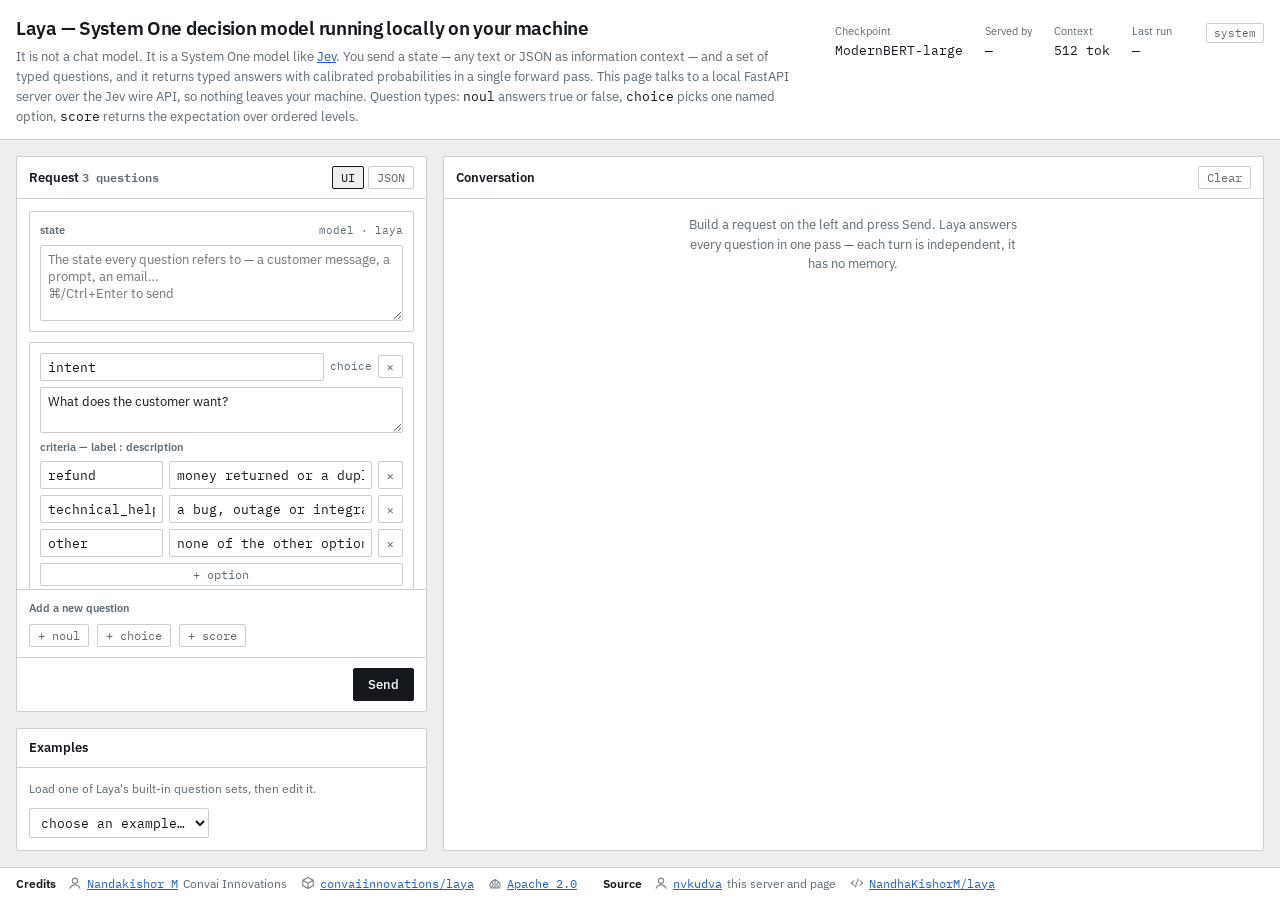
==== server/static/index.html @ 3d7b822c "refactor: rename the project to laya-server and the package to server The directory was laya-local w" ====
<!doctype html>
<html lang="en">
<head>
<meta charset="utf-8">
<meta name="viewport" content="width=device-width, initial-scale=1">
<title>Laya · decision playground</title>
<style>
@import url("https://fonts.googleapis.com/css2?family=IBM+Plex+Mono:wght@400;500;600&family=IBM+Plex+Sans:wght@400;500;600&display=swap");

:root {
  --paper: #eceef0;
  --surface: #ffffff;
  --ink: #14181c;
  --muted: #5f6a72;
  --rule: #c9ced3;
  --rule-strong: #14181c;
  --signal: #1d5fd4;
  --chart: #1d5fd4;
  --track: #dfe3e6;
  --warn: #8a5a10;
  --warn-bg: #f6ecd8;
  --sans: "IBM Plex Sans", system-ui, sans-serif;
  --mono: "IBM Plex Mono", ui-monospace, monospace;
  /* JSON token colours — same values as laya-web's CodeMirror highlight */
  --t-key: #14181c;
  --t-str: #0a6b52;
  --t-num: #1d5fd4;
  --t-lit: #8a4b9c;
  --t-punct: #68727a;
}
@media (prefers-color-scheme: dark) {
  :root:not([data-theme="light"]) {
    --paper: #14181c; --surface: #1a1f24; --ink: #e4e8ea; --muted: #8d979e;
    --rule: #2c343a; --rule-strong: #4a555d; --signal: #6ea0ff; --chart: #4a86f0;
    --track: #262e35; --warn: #e0ae5c; --warn-bg: #2b2415;
    --t-key: #e4e8ea; --t-str: #5cc2a0; --t-num: #7fb0ff; --t-lit: #c99ad8; --t-punct: #97a1a8;
  }
}
:root[data-theme="dark"] {
  --paper: #14181c; --surface: #1a1f24; --ink: #e4e8ea; --muted: #8d979e;
  --rule: #2c343a; --rule-strong: #4a555d; --signal: #6ea0ff; --chart: #4a86f0;
  --track: #262e35; --warn: #e0ae5c; --warn-bg: #2b2415;
  --t-key: #e4e8ea; --t-str: #5cc2a0; --t-num: #7fb0ff; --t-lit: #c99ad8; --t-punct: #97a1a8;
}

* { box-sizing: border-box; }
html, body { height: 100%; }
body {
  margin: 0; background: var(--paper); color: var(--ink);
  font-family: var(--sans); font-size: 14px; line-height: 1.5;
  -webkit-font-smoothing: antialiased;
}
.shell { display: flex; flex-direction: column; height: 100%; min-height: 0; }

/* --- instrument bar ----------------------------------------------------- */
.bar { flex: none; border-bottom: 1px solid var(--rule); background: var(--surface); padding: 14px 16px 12px; }
.bar-inner { max-width: 1680px; margin: 0 auto; display: flex; flex-wrap: wrap; gap: 20px 32px; align-items: baseline; }
.bar-head { flex: 1 1 720px; min-width: 0; }
.wordmark { font-weight: 600; font-size: 19px; letter-spacing: -0.015em; margin: 0; }
.tagline { color: var(--muted); font-size: 13px; max-width: 118ch; margin: 4px 0 0; line-height: 1.55; }
.tagline a { color: var(--signal); }
.tagline b { font-family: var(--mono); font-weight: 400; color: var(--ink); }
.bar-aside { margin-left: auto; }
.readout { display: flex; gap: 22px; margin: 0; align-items: flex-start; }
.readout div { display: flex; flex-direction: column; gap: 1px; }
.readout dt { color: var(--muted); font-size: 11px; }
.readout dd { margin: 0; font-family: var(--mono); font-size: 13px; font-variant-numeric: tabular-nums; }

/* --- panels ------------------------------------------------------------- */
main {
  flex: 1; min-height: 0; width: 100%; max-width: 1680px; margin: 0 auto; padding: 16px;
  display: grid; gap: 16px; grid-template-columns: minmax(0, 1fr) minmax(0, 2fr);
}
@media (max-width: 900px) { main { grid-template-columns: minmax(0, 1fr); } }
.panel {
  background: var(--surface); border: 1px solid var(--rule); border-radius: 2px;
  display: flex; flex-direction: column; min-height: 0; height: 100%; overflow: hidden;
}
.panel-head {
  flex: none; display: flex; align-items: center; justify-content: space-between; gap: 12px;
  padding: 9px 12px; border-bottom: 1px solid var(--rule);
}
.panel-head h2 { margin: 0; font-size: 13px; font-weight: 600; }
.panel-note { color: var(--muted); font-size: 12px; font-family: var(--mono); font-variant-numeric: tabular-nums; }
.panel-body { flex: 1; min-height: 220px; overflow: auto; }
.actions { flex: none; display: flex; align-items: center; gap: 8px; flex-wrap: wrap; padding: 10px 12px; border-top: 1px solid var(--rule); }
.actions h3 { flex: 1 0 100%; margin: 0; font-size: 11px; font-weight: 600; color: var(--muted); }
[hidden] { display: none !important; }

/* --- question set views, examples --------------------------------------- */
.col-left { display: flex; flex-direction: column; gap: 16px; min-height: 0; }
.col-left > .panel { height: auto; min-height: 0; }
.col-left > .panel:first-child { flex: 1 1 auto; }
.panel.examples { flex: none; }
.panel.examples .panel-body {
  flex: none; min-height: 0; display: flex; align-items: center; gap: 10px; flex-wrap: wrap; padding: 12px;
}
.panel.examples label { font-size: 12px; color: var(--muted); }
.seg { display: flex; gap: 4px; }
.seg .ghost.is-on { color: var(--ink); border-color: var(--rule-strong); background: var(--paper); }
/* CodeMirror mounts into #q-json; these keep its surfaces transparent so the panel shows
   through, and let the scroller own the scrolling. */
.cm-host { height: 100%; min-height: 320px; overflow: hidden; }
.cm-host .cm-editor,
.cm-host .cm-editor .cm-scroller,
.cm-host .cm-editor .cm-gutters { height: 100%; background: transparent; }
.cm-host .cm-editor { outline: none; }
.cm-host .cm-scroller { overflow: auto; }

/* --- controls ----------------------------------------------------------- */
button {
  font: 500 13px var(--sans); color: var(--surface); background: var(--rule-strong);
  border: 1px solid var(--rule-strong); border-radius: 2px; padding: 7px 14px; cursor: pointer;
}
button:hover:not(:disabled) { background: var(--signal); border-color: var(--signal); }
button:disabled { opacity: 0.45; cursor: default; }
button:focus-visible { outline: 2px solid var(--signal); outline-offset: 2px; }
/* ghost buttons: the same shape as laya-web's scenario chips */
button.ghost {
  font: 400 11.5px var(--mono); padding: 3px 8px;
  background: transparent; color: var(--muted); border: 1px solid var(--rule);
}
button.ghost:hover { background: transparent; color: var(--ink); border-color: var(--rule-strong); }
input, textarea, select {
  font: 400 12.5px var(--mono); color: var(--ink); background: var(--surface);
  border: 1px solid var(--rule); border-radius: 2px; padding: 5px 7px; width: 100%;
}
input:focus-visible, textarea:focus-visible, select:focus-visible { outline: 2px solid var(--signal); outline-offset: -1px; border-color: var(--signal); }
input:disabled { color: var(--muted); background: var(--paper); }
textarea { resize: vertical; font-family: var(--sans); font-size: 13px; }
select { width: auto; }

/* --- request editor ----------------------------------------------------- */
#request-ui { padding: 12px; display: flex; flex-direction: column; gap: 10px; }
#questions { display: flex; flex-direction: column; gap: 10px; }
.q { border: 1px solid var(--rule); border-radius: 2px; padding: 10px; display: flex; flex-direction: column; gap: 6px; }
.q .row { display: flex; gap: 6px; align-items: center; }
.q .row .meta { font-family: var(--mono); font-size: 11px; color: var(--muted); }
.q .row .push { margin-left: auto; }
.q textarea { min-height: 40px; }
.q label { font-size: 11px; font-weight: 600; color: var(--muted); }
.crit { display: flex; gap: 6px; }
.crit input.label { flex: 0 0 34%; }
.x { flex: none; }
.x:hover { color: var(--warn); border-color: var(--warn); }

/* --- conversation ------------------------------------------------------- */
#log { padding: 16px; display: flex; flex-direction: column; gap: 20px; }
#log .empty { color: var(--muted); margin: auto; text-align: center; max-width: 42ch; font-size: 13px; }
.turn { display: flex; flex-direction: column; gap: 10px; }
.state { background: var(--paper); border: 1px solid var(--rule); border-radius: 2px; padding: 10px 12px; white-space: pre-wrap; }
.state-label { display: block; font: 600 11px var(--sans); color: var(--muted); margin-bottom: 4px; }
.answers { border: 1px solid var(--rule); border-radius: 2px; }

/* --- distribution readout ----------------------------------------------- */
.dist { padding: 12px 12px 10px; border-bottom: 1px solid var(--rule); }
.dist:last-child { border-bottom: 0; }
.dist-head { display: flex; align-items: baseline; gap: 10px; margin-bottom: 4px; }
.dist-head h3 { margin: 0; font-size: 13px; font-weight: 600; font-family: var(--mono); }
.dist-type { font-size: 11px; color: var(--muted); }
.dist-answer { margin-left: auto; font-family: var(--mono); font-size: 13px; font-weight: 500; font-variant-numeric: tabular-nums; }
.dist-instr { color: var(--muted); font-size: 12px; margin-bottom: 9px; }

.bars { list-style: none; margin: 0; padding: 0; display: grid; gap: 3px; }
.bar-row { display: grid; grid-template-columns: minmax(0, auto) minmax(30px, 1fr) 3.4em; align-items: center; gap: 9px; }
.bar-label { font-family: var(--mono); font-size: 12px; color: var(--muted); overflow: hidden; text-overflow: ellipsis; white-space: nowrap; }
.bar-track { height: 10px; background: var(--track); border-radius: 2px; overflow: hidden; }
.bar-fill { display: block; height: 100%; background: var(--chart); border-radius: 0 3px 3px 0; }
.bar-value { font-family: var(--mono); font-size: 12px; color: var(--muted); font-variant-numeric: tabular-nums; text-align: right; }
.bar-value .pct { opacity: 0.55; }
.bar-row.is-top .bar-label, .bar-row.is-top .bar-value { color: var(--ink); font-weight: 500; }
.bar-row:hover .bar-label, .bar-row:hover .bar-value { color: var(--ink); }
@media (prefers-reduced-motion: no-preference) { .bar-fill { transition: width 220ms cubic-bezier(0.2, 0, 0, 1); } }

.dist-foot { display: flex; align-items: baseline; gap: 4px 14px; margin-top: 8px; font-family: var(--mono); font-size: 11.5px; color: var(--muted); font-variant-numeric: tabular-nums; }
.dist-meta { margin-left: auto; display: flex; gap: 14px; white-space: nowrap; }
.turn-foot { font-family: var(--mono); font-size: 11.5px; color: var(--muted); }
.turn-foot .warn { color: var(--warn); }

.notice { margin: 0; padding: 9px 12px; background: var(--warn-bg); color: var(--warn); font-size: 12.5px; }
.notice h3 { margin: 0 0 4px; font-size: 12.5px; }
.notice code { font-family: var(--mono); }

/* --- send bar ----------------------------------------------------------- */
.send-bar { flex: none; display: flex; justify-content: flex-end; gap: 10px; padding: 10px 12px; border-top: 1px solid var(--rule); }
#state { min-height: 76px; }

/* --- theme toggle, footer ------------------------------------------------ */
.theme-toggle { margin-left: 12px; font: 400 11px var(--mono); padding: 2px 7px; background: transparent; color: var(--muted); border: 1px solid var(--rule); border-radius: 2px; }
button.theme-toggle:hover { color: var(--ink); border-color: var(--rule-strong); background: transparent; }

footer { flex: none; border-top: 1px solid var(--rule); background: var(--surface); }
.footer-inner {
  max-width: 1680px; margin: 0 auto; padding: 7px 16px 8px;
  color: var(--muted); font-size: 11.5px; line-height: 1.5;
  display: flex; flex-wrap: wrap; gap: 2px 26px;
}
.credit-group { display: flex; align-items: center; flex-wrap: wrap; gap: 2px 12px; }
.credit-group h2 { margin: 0; font-size: 11.5px; font-weight: 600; color: var(--ink); }
.credits { list-style: none; margin: 0; padding: 0; display: flex; flex-wrap: wrap; align-items: center; gap: 2px 14px; }
.credits li { display: flex; align-items: center; gap: 0 5px; }
.credits a { font-family: var(--mono); }
footer a { color: var(--signal); }
.icon { vertical-align: baseline; flex: none; opacity: 0.8; }

@media (max-width: 900px) {
  .shell { height: auto; min-height: 100%; }
  .panel { height: auto; min-height: 58vh; }
  .readout { flex-wrap: wrap; }
}
</style>
</head>
<body>
<div class="shell">

<header class="bar">
  <div class="bar-inner">
    <div class="bar-head">
      <h1 class="wordmark">Laya — System One decision model running locally on your machine</h1>
      <p class="tagline">
        It is not a chat model. It is a System One model like
        <a href="https://typesafe.ai" target="_blank" rel="noreferrer">Jev</a>. You send a
        state — any text or JSON as information context — and a set of typed questions, and it
        returns typed answers with calibrated probabilities in a single forward pass. This page
        talks to a local FastAPI server over the Jev wire API, so nothing leaves your machine.
        Question types: <b>noul</b> answers true or false, <b>choice</b> picks one named option,
        <b>score</b> returns the expectation over ordered levels.
      </p>
    </div>
    <div class="bar-aside">
      <dl class="readout">
        <div><dt>Checkpoint</dt><dd>ModernBERT-large</dd></div>
        <div><dt>Served by</dt><dd id="r-model">—</dd></div>
        <div><dt>Context</dt><dd>512 tok</dd></div>
        <div><dt>Last run</dt><dd id="r-tokens">—</dd></div>
        <button class="theme-toggle" id="theme" title="Switch between dark, light and your system setting">system</button>
      </dl>
    </div>
  </div>
</header>

<main>
  <div class="col-left">
    <section class="panel">
      <div class="panel-head">
        <h2>Request <span class="panel-note" id="q-count"></span></h2>
        <div class="seg" id="q-view" role="group" aria-label="Request view">
          <button type="button" class="ghost is-on" data-view="ui">UI</button>
          <button type="button" class="ghost" data-view="json">JSON</button>
        </div>
      </div>
      <div class="panel-body">
        <div id="request-ui">
          <div class="q">
            <div class="row">
              <label for="state">state</label>
              <span class="meta push">model · laya</span>
            </div>
            <textarea id="state" placeholder="The state every question refers to — a customer message, a prompt, an email…&#10;⌘/Ctrl+Enter to send"></textarea>
          </div>
          <div id="questions"></div>
        </div>
        <div id="q-json" class="cm-host" aria-label="Request as JSON" hidden></div>
        <p class="notice" id="request-error" hidden></p>
      </div>
      <div class="actions">
        <h3>Add a new question</h3>
        <button class="ghost" id="add-noul">+ noul</button>
        <button class="ghost" id="add-choice">+ choice</button>
        <button class="ghost" id="add-score">+ score</button>
      </div>
      <div class="send-bar">
        <button type="button" id="send">Send</button>
      </div>
    </section>

    <section class="panel examples">
      <div class="panel-head"><h2>Examples</h2></div>
      <div class="panel-body">
        <label for="preset">Load one of Laya's built-in question sets, then edit it.</label>
        <select id="preset"><option value="">choose an example…</option></select>
      </div>
    </section>
  </div>

  <section class="panel">
    <div class="panel-head">
      <h2>Conversation</h2>
      <button class="ghost" id="clear-log">Clear</button>
    </div>
    <div class="panel-body"><div id="log"></div></div>
  </section>
</main>

<footer>
  <div class="footer-inner">
    <section class="credit-group">
      <h2>Credits</h2>
      <ul class="credits">
        <li><svg class="icon" viewBox="0 0 16 16" width="14" height="14" aria-hidden="true"><path d="M8 8.5a3 3 0 1 0 0-6 3 3 0 0 0 0 6ZM2.5 14c.8-2.4 2.9-3.8 5.5-3.8s4.7 1.4 5.5 3.8" fill="none" stroke="currentColor" stroke-width="1.3" stroke-linecap="round" stroke-linejoin="round"/></svg>
          <a href="https://github.com/NandhaKishorM" target="_blank" rel="noreferrer">Nandakishor M</a>
          <span>Convai Innovations</span></li>
        <li><svg class="icon" viewBox="0 0 16 16" width="14" height="14" aria-hidden="true"><path d="M8 1.8 14 5v6l-6 3.2L2 11V5zM2 5l6 3.2L14 5M8 8.2v6" fill="none" stroke="currentColor" stroke-width="1.3" stroke-linecap="round" stroke-linejoin="round"/></svg>
          <a href="https://huggingface.co/convaiinnovations/laya" target="_blank" rel="noreferrer">convaiinnovations/laya</a></li>
        <li><svg class="icon" viewBox="0 0 16 16" width="14" height="14" aria-hidden="true"><path d="M2.5 13.5h11M8 13.5V4M4 6.5 8 4l4 2.5M2 10l2-3.5L6 10a2 2 0 0 1-4 0ZM10 10l2-3.5L14 10a2 2 0 0 1-4 0Z" fill="none" stroke="currentColor" stroke-width="1.3" stroke-linecap="round" stroke-linejoin="round"/></svg>
          <a href="https://www.apache.org/licenses/LICENSE-2.0" target="_blank" rel="noreferrer">Apache 2.0</a></li>
      </ul>
    </section>
    <section class="credit-group">
      <h2>Source</h2>
      <ul class="credits">
        <li><svg class="icon" viewBox="0 0 16 16" width="14" height="14" aria-hidden="true"><path d="M8 8.5a3 3 0 1 0 0-6 3 3 0 0 0 0 6ZM2.5 14c.8-2.4 2.9-3.8 5.5-3.8s4.7 1.4 5.5 3.8" fill="none" stroke="currentColor" stroke-width="1.3" stroke-linecap="round" stroke-linejoin="round"/></svg>
          <a href="https://github.com/nvkudva" target="_blank" rel="noreferrer">nvkudva</a>
          <span>this server and page</span></li>
        <li><svg class="icon" viewBox="0 0 16 16" width="14" height="14" aria-hidden="true"><path d="M9.5 3.5 6 12.5M4.5 5.5 1.5 8l3 2.5M11.5 5.5 14.5 8l-3 2.5" fill="none" stroke="currentColor" stroke-width="1.3" stroke-linecap="round" stroke-linejoin="round"/></svg>
          <a href="https://github.com/NandhaKishorM/laya" target="_blank" rel="noreferrer">NandhaKishorM/laya</a></li>
      </ul>
    </section>
  </div>
</footer>

</div>

<script>
const $ = (s, r = document) => r.querySelector(s);
const el = (tag, attrs = {}, ...kids) => {
  const n = document.createElement(tag);
  for (const [k, v] of Object.entries(attrs)) {
    if (k === "class") n.className = v;
    else if (k.startsWith("on")) n.addEventListener(k.slice(2), v);
    else n.setAttribute(k, v);
  }
  for (const c of kids.flat()) if (c != null) n.append(c);
  return n;
};
const store = {
  get(k, fb) { try { const v = localStorage.getItem(k); return v ? JSON.parse(v) : fb; } catch { return fb; } },
  set(k, v) { try { localStorage.setItem(k, JSON.stringify(v)); } catch {} },
};

// ---- theme ---------------------------------------------------------------

let theme = store.get("laya.theme", "system");
function applyTheme() {
  if (theme === "system") document.documentElement.removeAttribute("data-theme");
  else document.documentElement.setAttribute("data-theme", theme);
  $("#theme").textContent = theme;
}
$("#theme").onclick = () => {
  theme = theme === "dark" ? "light" : theme === "light" ? "system" : "dark";
  store.set("laya.theme", theme);
  applyTheme();
};
applyTheme();

// ---- question set editor -------------------------------------------------

const DEFAULT_SET = [
  { name: "intent", type: "choice", instructions: "What does the customer want?",
    criteria: [["refund", "money returned or a duplicate charge reversed"],
               ["technical_help", "a bug, outage or integration problem"],
               ["other", "none of the other options fits"]] },
  { name: "urgency", type: "score", instructions: "How urgent is this message?",
    criteria: ["Can wait", "Needs attention this week", "Needs attention today"] },
  { name: "is_frustrated", type: "noul", instructions: "Does the customer sound frustrated?", criteria: [] },
];

let questions = store.get("laya.questions", DEFAULT_SET);

const MODEL = "laya";
const stateBox = $("#state");
stateBox.value = store.get("laya.state", "");

const qJsonHost = $("#q-json");
const requestError = $("#request-error");

/** The wire request the sidebar holds, in the order the server documents it. */
function requestBody({ strict = true } = {}) {
  return { state: stateBox.value, model: MODEL, questions: buildQuestions({ strict }) };
}

function failRequest(message) {
  requestError.textContent = message;
  requestError.hidden = false;
  return false;
}

/* CodeMirror mounts into qJsonHost from the module at the foot of this file. Until it has
   loaded — or if the CDN is unreachable — `text` is the pane's only store. */
const jsonPane = {
  editor: null,
  text: "",
  read() { return this.editor ? this.editor.state.doc.toString() : this.text; },
  write(text) {
    this.text = text;
    if (!this.editor) return;
    const current = this.editor.state.doc.toString();
    if (current !== text) this.editor.dispatch({ changes: { from: 0, to: current.length, insert: text } });
    this.editor.requestMeasure();
  },
  clearError() { requestError.hidden = true; },
  fail(error) { failRequest(`JSON editor unavailable: ${error.message}`); },
};

function blankFor(type) {
  return {
    name: "", type, instructions: "",
    criteria: type === "choice" ? [["", ""]] : type === "score" ? ["", "", ""] : [],
  };
}

function renderEditor() {
  const host = $("#questions");
  host.replaceChildren(...questions.map((q, i) => {
    const save = () => store.set("laya.questions", questions);
    const head = el("div", { class: "row" },
      el("input", { name: "name", placeholder: "question_name", value: q.name,
        oninput: (e) => { q.name = e.target.value; save(); } }),
      el("span", { class: "meta" }, q.type),
      el("button", { class: "ghost x", type: "button",
        onclick: () => { questions.splice(i, 1); save(); renderEditor(); } }, "✕"));

    const instr = el("textarea", { placeholder: "instructions" });
    instr.value = q.instructions;
    instr.addEventListener("input", (e) => { q.instructions = e.target.value; save(); });

    const parts = [head, instr];

    if (q.type === "choice") {
      parts.push(el("label", {}, "criteria — label : description"));
      q.criteria.forEach((pair, j) => {
        parts.push(el("div", { class: "crit" },
          el("input", { class: "label", placeholder: "label", value: pair[0],
            oninput: (e) => { pair[0] = e.target.value; save(); } }),
          el("input", { placeholder: "description (optional)", value: pair[1] ?? "",
            oninput: (e) => { pair[1] = e.target.value; save(); } }),
          el("button", { class: "ghost x", type: "button",
            onclick: () => { q.criteria.splice(j, 1); save(); renderEditor(); } }, "✕")));
      });
      parts.push(el("button", { class: "ghost", type: "button",
        onclick: () => { q.criteria.push(["", ""]); save(); renderEditor(); } }, "+ option"));
    } else if (q.type === "score") {
      parts.push(el("label", {}, "criteria — lowest rung first"));
      q.criteria.forEach((rung, j) => {
        parts.push(el("div", { class: "crit" },
          el("input", { placeholder: `rung ${j}`, value: rung,
            oninput: (e) => { q.criteria[j] = e.target.value; save(); } }),
          el("button", { class: "ghost x", type: "button",
            onclick: () => { q.criteria.splice(j, 1); save(); renderEditor(); } }, "✕")));
      });
      parts.push(el("button", { class: "ghost", type: "button",
        onclick: () => { q.criteria.push(""); save(); renderEditor(); } }, "+ rung"));
    } else {
      parts.push(el("label", {}, "criteria (optional)"));
      const [t, f] = [q.criteria[0] ?? "", q.criteria[1] ?? ""];
      parts.push(el("div", { class: "crit" },
        el("input", { class: "label", value: "true", disabled: "" }),
        el("input", { placeholder: "what makes it true", value: t,
          oninput: (e) => { q.criteria[0] = e.target.value; save(); } })));
      parts.push(el("div", { class: "crit" },
        el("input", { class: "label", value: "false", disabled: "" }),
        el("input", { placeholder: "what makes it false", value: f,
          oninput: (e) => { q.criteria[1] = e.target.value; save(); } })));
    }
    return el("div", { class: "q" }, parts);
  }));
  $("#q-count").textContent = `${questions.length} question${questions.length === 1 ? "" : "s"}`;

  const asJson = qView === "json";
  $("#request-ui").hidden = asJson;
  qJsonHost.hidden = !asJson;
  if (asJson) jsonPane.write(JSON.stringify(requestBody({ strict: false }), null, 2));
  for (const b of document.querySelectorAll("#q-view button")) {
    b.classList.toggle("is-on", b.dataset.view === qView);
  }
}

/** Editor rows → the Jev `questions` object. Throws on user error; with `strict: false` it
 *  emits whatever is on screen, so the JSON view can always render the current rows. */
function buildQuestions({ strict = true } = {}) {
  const out = {};
  for (const [i, q] of questions.entries()) {
    const name = q.name.trim();
    const touched = q.instructions.trim() || q.criteria.flat().some((c) => (c ?? "").trim());
    if (!name && !touched) continue;
    if (!name && strict) throw new Error(`Question ${i + 1} (${q.type}) needs a name.`);
    if (name in out) {
      if (strict) throw new Error(`Duplicate question name '${name}'.`);
      continue;
    }
    const body = { type: q.type };
    if (q.instructions.trim()) body.instructions = q.instructions.trim();
    if (q.type === "choice") {
      const criteria = {};
      for (const [label, desc] of q.criteria) {
        const l = label.trim();
        if (!l) continue;
        criteria[l] = desc.trim() || null;
      }
      if (Object.keys(criteria).length < 2 && strict) throw new Error(`'${name}' needs at least two labelled options.`);
      body.criteria = criteria;
    } else if (q.type === "score") {
      const rungs = q.criteria.map((r) => r.trim()).filter(Boolean);
      if (!rungs.length && strict) throw new Error(`'${name}' needs at least one rung.`);
      body.criteria = rungs;
    } else {
      const [t, f] = q.criteria.map((c) => (c ?? "").trim());
      if (t || f) body.criteria = { true: t || null, false: f || null };
    }
    out[name] = body;
  }
  if (!Object.keys(out).length && strict) throw new Error("Add at least one question.");
  return out;
}

/** Server preset (already Jev-shaped) → editor rows. */
function adoptPreset(set) {
  questions = Object.entries(set).map(([name, q]) => ({
    name, type: q.type, instructions: q.instructions ?? "",
    criteria: q.type === "choice" ? Object.entries(q.criteria).map(([l, d]) => [l, d ?? ""])
      : q.type === "score" ? q.criteria.slice()
      : [q.criteria?.true ?? "", q.criteria?.false ?? ""],
  }));
  store.set("laya.questions", questions);
  renderEditor();
}

let qView = store.get("laya.qview", "ui");

/** JSON view text → editor rows. Shows the error and returns false when the text isn't a set. */
/** JSON view → the sidebar's fields. */
function applyJsonView() {
  try {
    const body = JSON.parse(jsonPane.read());
    if (typeof body.state !== "string") {
      throw new Error("state must be a string to edit in UI mode — switch back to JSON to use an object or array.");
    }
    if (!body.questions || typeof body.questions !== "object") {
      throw new Error("the request needs a `questions` object.");
    }
    stateBox.value = body.state;
    store.set("laya.state", body.state);
    adoptPreset(body.questions);
    return true;
  } catch (e) {
    requestError.textContent = `Not a valid request: ${e.message}`;
    requestError.hidden = false;
    return false;
  }
}

/** Send what the sidebar holds — the JSON pane first, if that is what is on screen. */
function sendRequest() {
  if (qView === "json" && !applyJsonView()) return;
  let request;
  try {
    request = requestBody();
  } catch (e) {
    return failRequest(e.message);
  }
  if (!request.state.trim()) return failRequest("The request needs a state to judge.");
  requestError.hidden = true;
  ask(request);
}

function setView(mode) {
  if (mode === qView) return;
  if (qView === "json" && !applyJsonView()) return;
  requestError.hidden = true;
  qView = mode;
  store.set("laya.qview", qView);
  renderEditor();
}

for (const b of document.querySelectorAll("#q-view button")) b.onclick = () => setView(b.dataset.view);

// ---- rendering answers ---------------------------------------------------
// One question's answer is one distribution: a single fill on a neutral track,
// no legend, rank carried by ink weight. Same readout for all three types.

const pct = (p) => (p * 100 >= 9.95 ? (p * 100).toFixed(0) : (p * 100).toFixed(1));

function rowsFor(a) {
  if (a.type === "noul") {
    const p = a.noul ?? 0;
    return [{ label: "false", p: 1 - p }, { label: "true", p }];
  }
  const probs = Object.entries(a.probabilities ?? {});
  if (a.type === "score") {
    const legend = a.legend ?? {};
    return probs.map(([k, p]) => ({ label: `${k} ${legend[k] ?? ""}`.trim(), p }));
  }
  return probs.map(([label, p]) => ({ label, p }));
}

function summaryFor(a) {
  if (a.type === "noul") return (a.noul ?? 0).toFixed(4);
  if (a.type === "score") return (a.score ?? 0).toFixed(2);
  return a.choice ?? "";
}

function renderAnswer(name, q, a) {
  const data = rowsFor(a);
  const winner = data.reduce((best, r, i) => (r.p > data[best].p ? i : best), 0);
  const act = a.action?.act_probability ?? a.rl_agent?.act_probability;
  return el("section", { class: "dist" },
    el("header", { class: "dist-head" },
      el("h3", {}, name),
      el("span", { class: "dist-type" }, a.type),
      el("span", { class: "dist-answer" }, summaryFor(a))),
    q?.instructions ? el("div", { class: "dist-instr" }, q.instructions) : null,
    el("ol", { class: "bars" }, data.map((r, i) =>
      el("li", { class: i === winner ? "bar-row is-top" : "bar-row", title: `${r.label} — ${r.p.toFixed(4)}` },
        el("span", { class: "bar-label" }, r.label),
        el("span", { class: "bar-track" },
          el("span", { class: "bar-fill", style: `width: max(2px, ${r.p * 100}%)` })),
        el("span", { class: "bar-value" }, pct(r.p), el("span", { class: "pct" }, "%"))))),
    el("footer", { class: "dist-foot" },
      el("span", {}, a.type === "score" ? `expectation, ${data.length} levels`
        : a.type === "noul" ? "p(true)" : `${data.length} options`),
      el("span", { class: "dist-meta" },
        a.confidence != null ? el("span", {}, `confidence ${a.confidence.toFixed(3)}`) : null,
        act != null ? el("span", {}, `act ${act.toFixed(3)}`) : null)));
}

function renderAnswers(sent, data) {
  const wrap = el("div", { class: "answers" });
  for (const [name, a] of Object.entries(data.answers ?? {})) wrap.append(renderAnswer(name, sent[name], a));
  return wrap;
}

function renderError(detail) {
  return el("div", { class: "answers" },
    el("div", { class: "notice" },
      el("h3", {}, "Request rejected"),
      (Array.isArray(detail) ? detail : [{ loc: [], msg: String(detail) }]).map((d) =>
        el("div", {}, el("code", {}, (d.loc ?? []).join(".")), ` ${d.msg}`))));
}

// ---- conversation --------------------------------------------------------

const log = $("#log");
/* Turns saved before the sidebar became a whole request carry `state`/`sent` instead of
   `request`; re-key them so an existing log still renders. */
let history = store.get("laya.history", []).map((turn) => turn.request ? turn : {
  request: { state: turn.state ?? "", model: MODEL, questions: turn.sent ?? {} },
  data: turn.data,
  error: turn.error,
});

function renderTurn(turn) {
  const tokens = turn.data?.usage?.input_tokens;
  const node = el("div", { class: "turn" },
    el("div", { class: "state" }, el("span", { class: "state-label" }, "Request"), turn.request.state),
    turn.error ? renderError(turn.error) : renderAnswers(turn.request.questions, turn.data),
    turn.error ? null : el("div", { class: "turn-foot" },
      el("span", {}, `${turn.data.model} · ${tokens} input tokens`),
      tokens >= 450 ? el("span", { class: "warn" }, "  ⚠ near the 512-token limit — content may be silently truncated") : null));
  log.append(node);
  log.parentElement.scrollTop = log.parentElement.scrollHeight;
  if (turn.data) {
    $("#r-model").textContent = turn.data.model;
    $("#r-tokens").textContent = `${tokens} tok`;
  }
}

function renderLog() {
  log.replaceChildren();
  if (!history.length) {
    log.append(el("div", { class: "empty" },
      "Build a request on the left and press Send. " +
      "Laya answers every question in one pass — each turn is independent, it has no memory."));
    return;
  }
  history.forEach(renderTurn);
}

async function ask(request) {
  log.querySelector(".empty")?.remove();
  const pendingNode = el("div", { class: "turn" },
    el("div", { class: "state" }, el("span", { class: "state-label" }, "Request"), request.state),
    el("div", { class: "turn-foot" }, "thinking…"));
  log.append(pendingNode);
  log.parentElement.scrollTop = log.parentElement.scrollHeight;

  let turn;
  try {
    const res = await fetch("/v1/systemone", {
      method: "POST",
      headers: { "content-type": "application/json" },
      body: JSON.stringify(request),
    });
    const body = await res.json();
    turn = res.ok ? { request, data: body } : { request, error: body.detail };
  } catch (e) {
    turn = { request, error: String(e) };
  }
  pendingNode.remove();
  history.push(turn);
  store.set("laya.history", history.slice(-30));
  renderTurn(turn);
}

// ---- wiring --------------------------------------------------------------

const addQuestion = (type) => {
  if (qView === "json" && !applyJsonView()) return;
  questions.push(blankFor(type));
  renderEditor();
  [...document.querySelectorAll('#questions input[name="name"]')].pop()?.focus();
};
$("#add-noul").onclick = () => addQuestion("noul");
$("#add-choice").onclick = () => addQuestion("choice");
$("#add-score").onclick = () => addQuestion("score");
$("#clear-log").onclick = () => { history = []; store.set("laya.history", history); renderLog(); };

$("#send").onclick = sendRequest;
stateBox.addEventListener("input", () => store.set("laya.state", stateBox.value));
stateBox.addEventListener("keydown", (e) => {
  if (e.key === "Enter" && (e.metaKey || e.ctrlKey)) sendRequest();
});

renderEditor();
renderLog();

fetch("/ui/presets").then((r) => r.json()).then((presets) => {
  const sel = $("#preset");
  for (const name of Object.keys(presets)) sel.append(el("option", { value: name }, name));
  sel.onchange = () => { if (sel.value) adoptPreset(presets[sel.value]); sel.value = ""; };
}).catch(() => {});
</script>

<script type="module">
/* The JSON pane's CodeMirror instance — the same component laya-web uses (see its
 * src/JsonCode.tsx), loaded from esm.sh with every package pinned to the concrete versions
 * esm.sh resolves its own transitive imports to, so there is exactly one copy of
 * @codemirror/state in the graph and the extensions compose. */
try {
  const [{ EditorView }, { HighlightStyle, syntaxHighlighting }, { tags: t }, { json }, { basicSetup }] =
    await Promise.all([
      import("https://esm.sh/@codemirror/view@6.43.12"),
      import("https://esm.sh/@codemirror/language@6.12.4"),
      import("https://esm.sh/@lezer/highlight@1.2.3"),
      import("https://esm.sh/@codemirror/lang-json@6.0.2"),
      import("https://esm.sh/codemirror@6.0.2"),
    ]);

  // Colours reference the page's own custom properties, so light and dark follow the theme
  // with no second palette to keep in sync.
  const highlight = HighlightStyle.define([
    { tag: [t.propertyName, t.definition(t.propertyName)], color: "var(--t-key)", fontWeight: "500" },
    { tag: [t.string, t.special(t.string)], color: "var(--t-str)" },
    { tag: t.number, color: "var(--t-num)" },
    { tag: [t.bool, t.null, t.atom, t.keyword], color: "var(--t-lit)" },
    { tag: [t.punctuation, t.separator, t.bracket, t.squareBracket, t.brace], color: "var(--t-punct)" },
    { tag: t.invalid, color: "var(--warn)" },
  ]);

  const theme = EditorView.theme({
    "&": { color: "var(--t-punct)", backgroundColor: "transparent", height: "100%", fontSize: "12.5px" },
    ".cm-scroller": { fontFamily: "var(--mono)", lineHeight: "1.6", padding: "10px 0 14px" },
    ".cm-content": { padding: "0 10px 0 4px", caretColor: "var(--ink)" },
    ".cm-gutters": { backgroundColor: "transparent", border: "none", color: "var(--muted)", opacity: "0.65", paddingRight: "2px" },
    ".cm-lineNumbers .cm-gutterElement": { padding: "0 6px 0 10px", minWidth: "2.5em" },
    ".cm-activeLine": { backgroundColor: "color-mix(in srgb, var(--signal) 7%, transparent)" },
    ".cm-activeLineGutter": { backgroundColor: "transparent", color: "var(--ink)", opacity: "1" },
    "&.cm-focused": { outline: "none" },
    ".cm-selectionBackground, &.cm-focused .cm-selectionBackground, ::selection": {
      backgroundColor: "color-mix(in srgb, var(--signal) 26%, transparent)",
    },
    ".cm-cursor, .cm-dropCursor": { borderLeftColor: "var(--ink)", borderLeftWidth: "1.5px" },
    ".cm-foldPlaceholder": {
      backgroundColor: "transparent", border: "1px solid var(--rule)",
      color: "var(--muted)", borderRadius: "2px", padding: "0 5px", margin: "0 2px",
    },
    ".cm-foldGutter .cm-gutterElement": { cursor: "pointer", color: "var(--muted)" },
    ".cm-foldGutter .cm-gutterElement:hover": { color: "var(--ink)" },
    ".cm-matchingBracket, &.cm-focused .cm-matchingBracket": {
      backgroundColor: "color-mix(in srgb, var(--signal) 20%, transparent)", outline: "none",
    },
    ".cm-nonmatchingBracket": { backgroundColor: "transparent", color: "var(--warn)" },
  });

  jsonPane.editor = new EditorView({
    parent: qJsonHost,
    doc: jsonPane.text,
    extensions: [
      basicSetup, json(), theme, syntaxHighlighting(highlight),
      EditorView.lineWrapping,
      EditorView.updateListener.of((update) => { if (update.docChanged) jsonPane.clearError(); }),
    ],
  });
  jsonPane.editor.requestMeasure();
} catch (error) {
  jsonPane.fail(error);
}
</script>
</body>
</html>
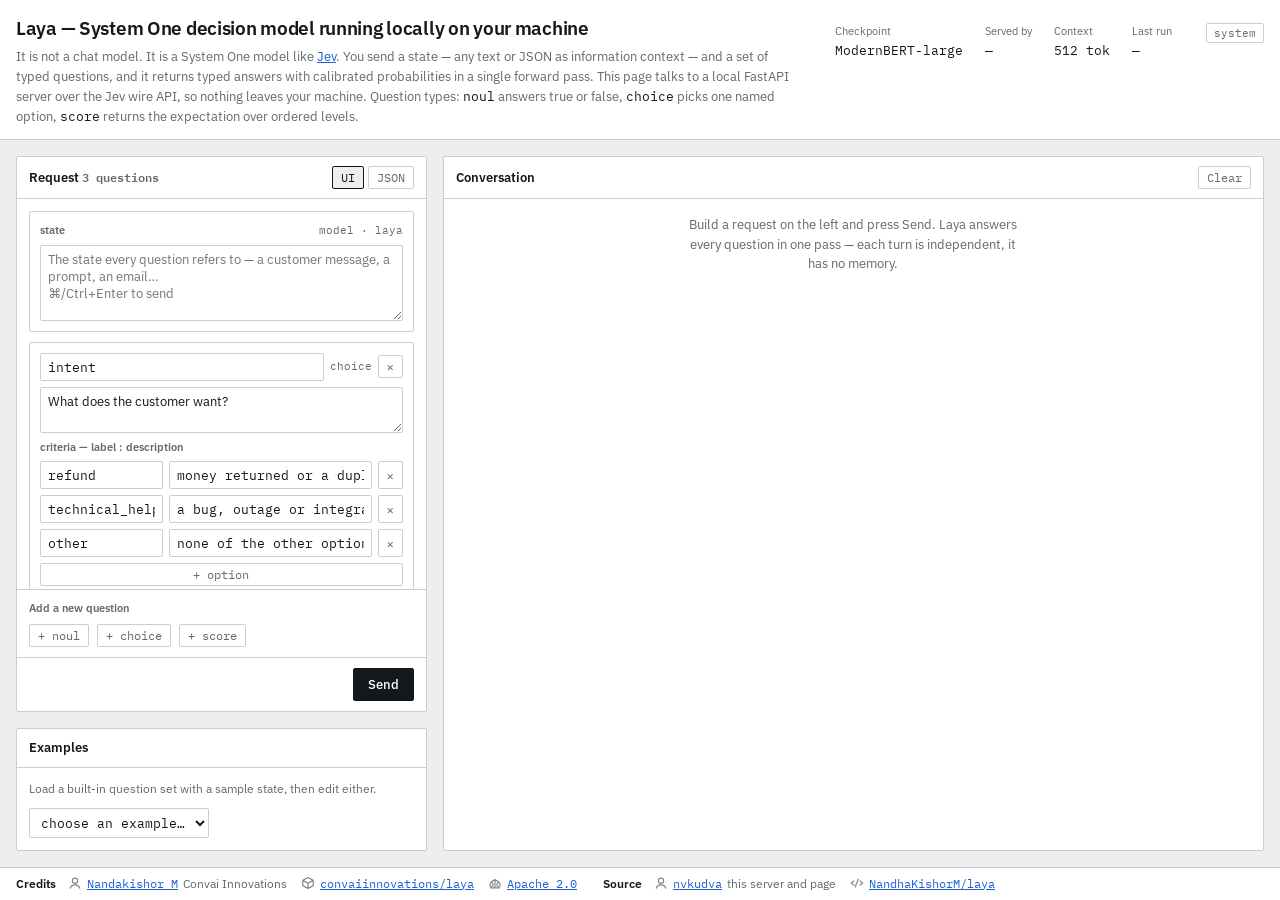
==== commit e59ab091: "feat(ui): give every example a sample state laya ships question sets only, so picking an example lef" ====
--- a/server/static/index.html
+++ b/server/static/index.html
@@ -91,6 +91,9 @@
 .col-left { display: flex; flex-direction: column; gap: 16px; min-height: 0; }
 .col-left > .panel { height: auto; min-height: 0; }
 .col-left > .panel:first-child { flex: 1 1 auto; }
+/* .panel-body's 220px floor would push the actions and the send bar out of the panel's clipped
+   box on a short viewport, leaving Send unclickable. Let the body shrink and scroll instead. */
+.col-left > .panel:first-child > .panel-body { min-height: 0; }
 .panel.examples { flex: none; }
 .panel.examples .panel-body {
   flex: none; min-height: 0; display: flex; align-items: center; gap: 10px; flex-wrap: wrap; padding: 12px;
@@ -277,7 +280,7 @@
     <section class="panel examples">
       <div class="panel-head"><h2>Examples</h2></div>
       <div class="panel-body">
-        <label for="preset">Load one of Laya's built-in question sets, then edit it.</label>
+        <label for="preset">Load a built-in question set with a sample state, then edit either.</label>
         <select id="preset"><option value="">choose an example…</option></select>
       </div>
     </section>
@@ -513,6 +516,14 @@
   return out;
 }
 
+/** Load a named example: its sample state into the textarea, its questions into the editor. */
+function adoptExample(example) {
+  stateBox.value = example.state;
+  store.set("laya.state", example.state);
+  // adoptPreset re-renders, which refreshes the JSON pane from the new state when it is showing.
+  adoptPreset(example.questions);
+}
+
 /** Server preset (already Jev-shaped) → editor rows. */
 function adoptPreset(set) {
   questions = Object.entries(set).map(([name, q]) => ({
@@ -726,7 +737,7 @@
 fetch("/ui/presets").then((r) => r.json()).then((presets) => {
   const sel = $("#preset");
   for (const name of Object.keys(presets)) sel.append(el("option", { value: name }, name));
-  sel.onchange = () => { if (sel.value) adoptPreset(presets[sel.value]); sel.value = ""; };
+  sel.onchange = () => { if (sel.value) adoptExample(presets[sel.value]); sel.value = ""; };
 }).catch(() => {});
 </script>
 
